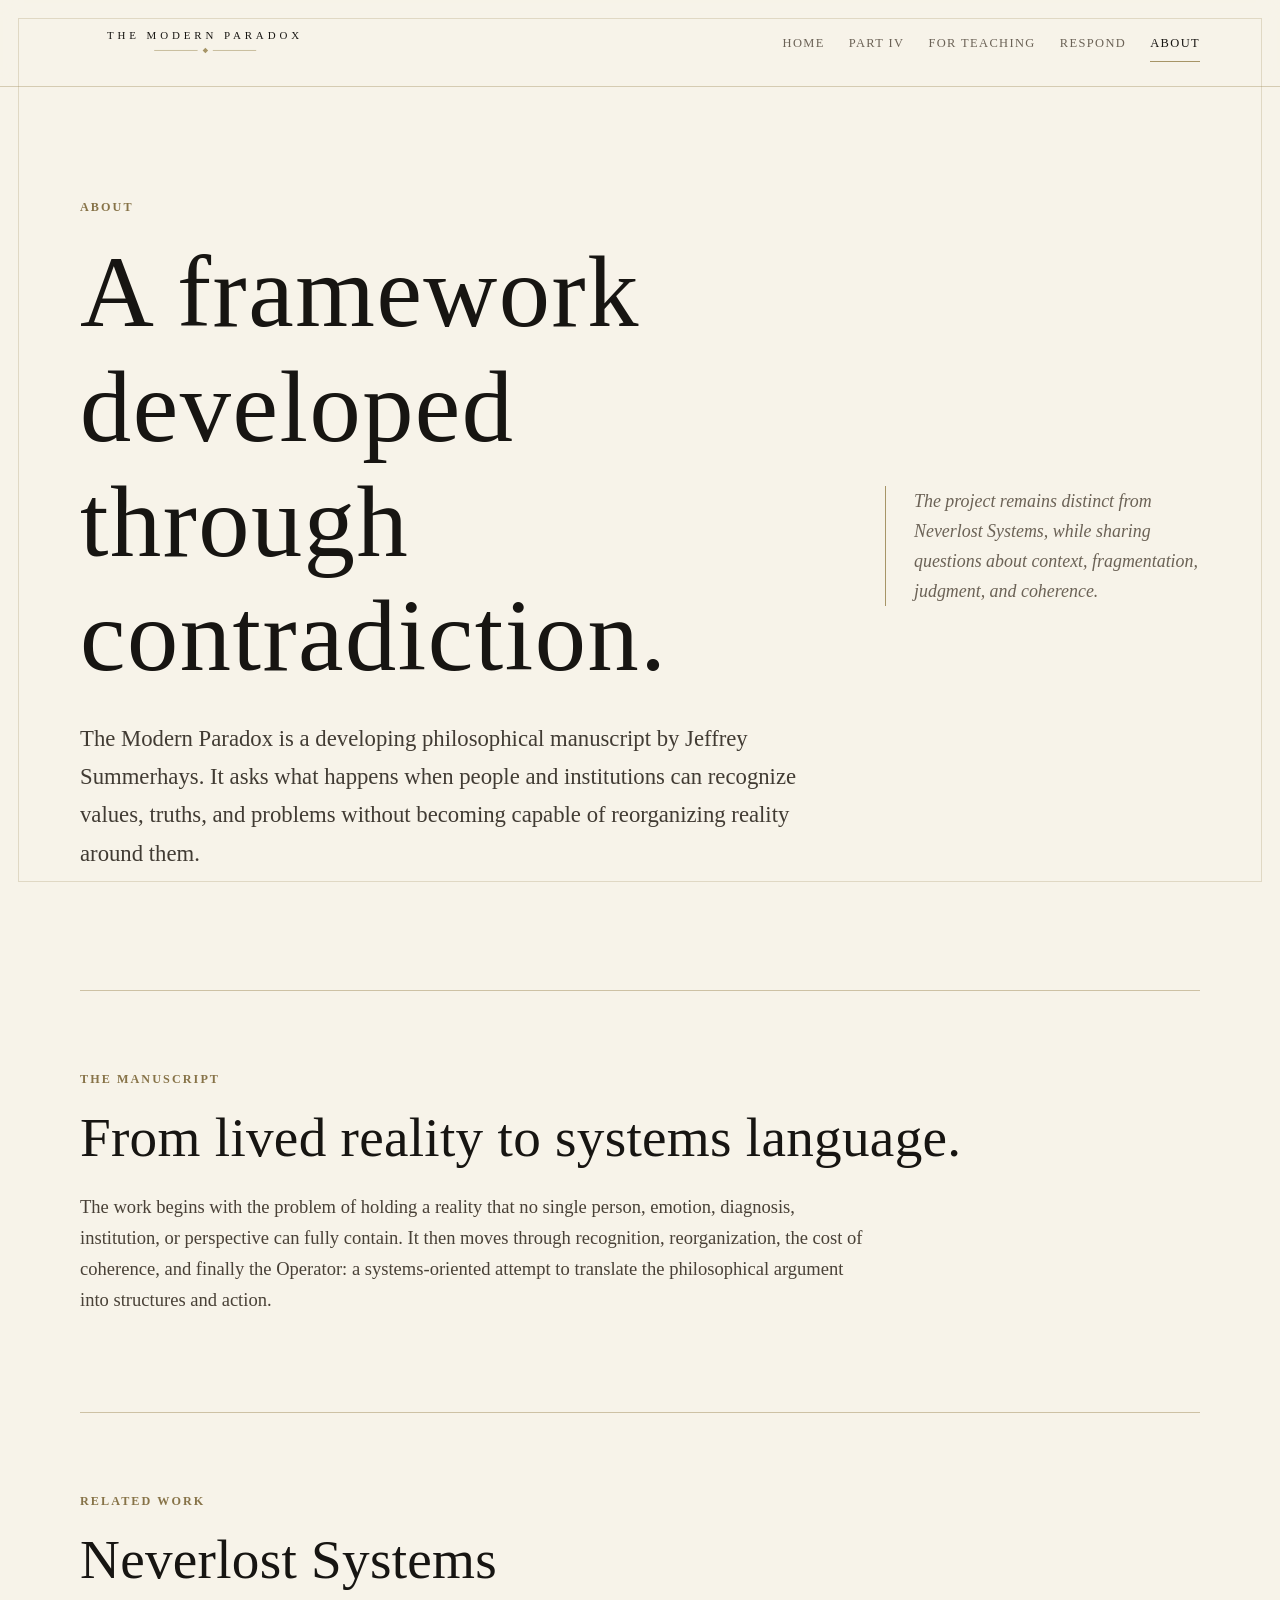
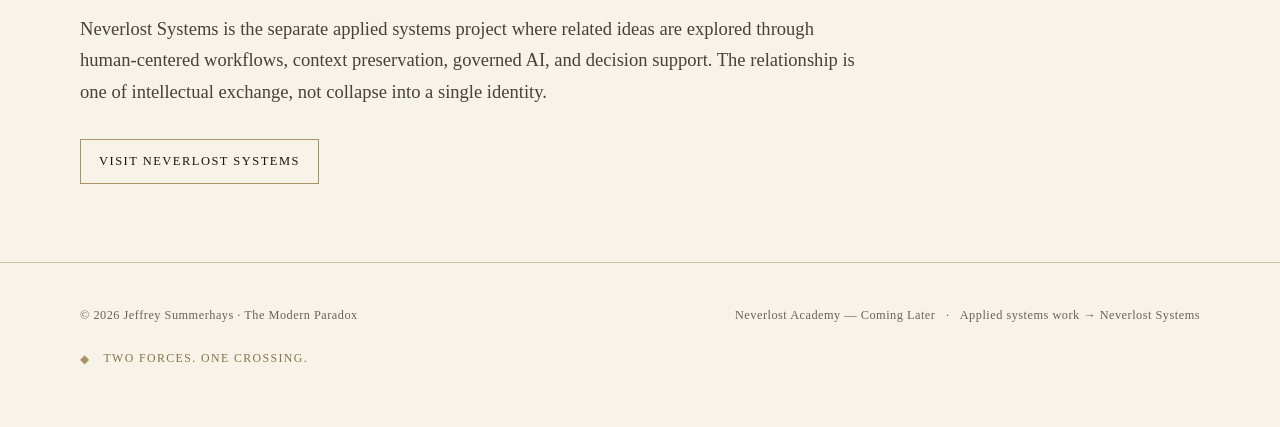
==== about/index.html @ 679a4d3f "Publish The Modern Paradox V1 website" ====
<!doctype html>
<html lang="en">
<head>
  <meta charset="utf-8">
  <meta name="viewport" content="width=device-width,initial-scale=1">
  <title>About · The Modern Paradox</title>
  <meta name="description" content="About The Modern Paradox, a developing philosophical manuscript by Jeffrey Summerhays.">
  <link rel="icon" type="image/svg+xml" href="../favicon.svg">
  <link rel="stylesheet" href="../assets/css/site.css">
</head>
<body>

<header class="site-header">
  <nav class="nav" aria-label="Primary">
    <a class="brand" href="../index.html"><img src="../assets/brand/editorial-lockup-horizontal.svg" alt="The Modern Paradox"></a>
    <button class="menu-button" aria-expanded="false" aria-label="Open navigation">Menu</button>
    <div class="nav-links"><a href="../index.html">Home</a>
<a href="../part-iv/">Part IV</a>
<a href="../for-teaching/">For Teaching</a>
<a href="../respond/">Respond</a>
<a href="../about/" aria-current="page">About</a></div>
  </nav>
</header>

<main>

<section class="hero">
  <div>
    <p class="eyebrow">About</p>
    <h1>A framework developed through contradiction.</h1>
    <p class="lede">The Modern Paradox is a developing philosophical manuscript by Jeffrey Summerhays. It asks what happens when people and institutions can recognize values, truths, and problems without becoming capable of reorganizing reality around them.</p>
  </div>
  <aside class="hero-note">The project remains distinct from Neverlost Systems, while sharing questions about context, fragmentation, judgment, and coherence.</aside>
</section>

<section class="section">
  <p class="eyebrow">The manuscript</p>
  <h2>From lived reality to systems language.</h2>
  <p class="section-intro">The work begins with the problem of holding a reality that no single person, emotion, diagnosis, institution, or perspective can fully contain. It then moves through recognition, reorganization, the cost of coherence, and finally the Operator: a systems-oriented attempt to translate the philosophical argument into structures and action.</p>
</section>

<section class="section">
  <p class="eyebrow">Related work</p>
  <h2>Neverlost Systems</h2>
  <p class="section-intro">Neverlost Systems is the separate applied systems project where related ideas are explored through human-centered workflows, context preservation, governed AI, and decision support. The relationship is one of intellectual exchange, not collapse into a single identity.</p>
  <div class="actions">
    <a class="button soft" href="https://neverlostsystems.com/">Visit Neverlost Systems</a>
  </div>
</section>

</main>

<footer>
  <div class="footer-inner">
    <div>
      <div>© 2026 Jeffrey Summerhays · The Modern Paradox</div>
      <div class="brand-signature"><span class="signature-diamond" aria-hidden="true">◆</span>Two forces. One crossing.</div>
    </div>
    <div>
      <a href="../academy/">Neverlost Academy — Coming Later</a>
      &nbsp; · &nbsp;
      <a href="https://neverlostsystems.com/">Applied systems work → Neverlost Systems</a>
    </div>
  </div>
</footer>
<script src="../assets/js/site.js"></script>

</body>
</html>
---- assets/css/site.css ----
:root{
  --cream:#F7F3E9;
  --paper:#FFFCF4;
  --ink:#171512;
  --muted:#6B6256;
  --gold:#A79567;
  --gold-dark:#877348;
  --line:#D9CEB8;
  --max:1120px;
  --reader:760px;
}
*{box-sizing:border-box}
html{scroll-behavior:smooth}
body{
  margin:0;
  background:var(--cream);
  color:var(--ink);
  font-family:Georgia,"Times New Roman",serif;
  line-height:1.68;
  -webkit-font-smoothing:antialiased;
}
body::before{
  content:"";
  position:fixed;
  inset:18px;
  border:1px solid rgba(167,149,103,.28);
  pointer-events:none;
  z-index:100;
}
a{color:inherit}
.site-header{
  position:sticky;
  top:0;
  z-index:20;
  background:rgba(247,243,233,.96);
  backdrop-filter:blur(10px);
  border-bottom:1px solid rgba(167,149,103,.42);
}
.nav{
  width:min(var(--max),calc(100% - 64px));
  margin:auto;
  display:flex;
  justify-content:space-between;
  align-items:center;
  gap:28px;
  min-height:86px;
}
.brand{
  display:flex;
  align-items:center;
  text-decoration:none;
  flex:0 0 auto;
}
.brand img{
  display:block;
  width:250px;
  max-width:34vw;
  height:auto;
}
.nav-links{
  display:flex;
  gap:24px;
  align-items:center;
  font-family:Georgia,"Times New Roman",serif;
  font-size:.78rem;
  letter-spacing:.11em;
  text-transform:uppercase;
}
.nav-links a{
  text-decoration:none;
  color:var(--muted);
  padding:9px 0 7px;
  border-bottom:1px solid transparent;
}
.nav-links a:hover,.nav-links a[aria-current="page"]{
  color:var(--ink);
  border-bottom-color:var(--gold);
}
.menu-button{
  display:none;
  border:1px solid var(--gold);
  color:var(--ink);
  background:transparent;
  border-radius:0;
  padding:8px 12px;
  font-family:Georgia,"Times New Roman",serif;
  letter-spacing:.08em;
  text-transform:uppercase;
}
main{min-height:70vh}
.hero{
  width:min(var(--max),calc(100% - 64px));
  margin:auto;
  padding:110px 0 94px;
  display:grid;
  grid-template-columns:minmax(0,1.4fr) minmax(260px,.6fr);
  gap:70px;
  align-items:center;
}
.hero-brand{
  display:flex;
  flex-direction:column;
  align-items:center;
  justify-content:center;
  text-align:center;
  min-height:300px;
}
.hero-mark{
  width:min(260px,80%);
  height:auto;
  margin:0 auto 14px;
}
.hero-lockup{
  width:min(430px,100%);
  height:auto;
  margin:0 auto;
}
.eyebrow{
  text-transform:uppercase;
  letter-spacing:.17em;
  font-size:.76rem;
  font-weight:700;
  color:var(--gold-dark);
  margin:0 0 18px;
}
h1,h2,h3{font-weight:400;line-height:1.12;margin-top:0}
h1{
  font-size:clamp(3.2rem,8vw,6.5rem);
  letter-spacing:.015em;
  margin-bottom:26px;
}
h2{
  font-size:clamp(2rem,5vw,3.45rem);
  letter-spacing:.005em;
  margin-bottom:22px;
}
h3{font-size:1.38rem}
.lede{
  font-size:clamp(1.14rem,2.1vw,1.42rem);
  max-width:760px;
  color:#413b33;
}
.hero-note{
  border-left:1px solid var(--gold);
  padding-left:28px;
  color:var(--muted);
  font-size:1.12rem;
  font-style:italic;
}
.gold-rule{
  display:flex;
  align-items:center;
  gap:14px;
  width:min(310px,85%);
  margin:26px auto;
}
.gold-rule::before,.gold-rule::after{
  content:"";
  height:1px;
  flex:1;
  background:var(--gold);
}
.gold-rule span{
  width:9px;
  height:9px;
  background:var(--gold);
  transform:rotate(45deg);
}
.actions{display:flex;gap:12px;flex-wrap:wrap;margin-top:32px}
.button{
  display:inline-flex;
  align-items:center;
  justify-content:center;
  min-height:45px;
  padding:10px 18px 9px;
  border:1px solid var(--gold);
  text-decoration:none;
  font-size:.78rem;
  letter-spacing:.12em;
  text-transform:uppercase;
  border-radius:0;
  transition:background .18s ease,color .18s ease,border-color .18s ease;
}
.button.primary{background:var(--ink);border-color:var(--ink);color:var(--paper)}
.button.primary:hover{background:var(--gold-dark);border-color:var(--gold-dark)}
.button.soft{background:transparent;color:var(--ink)}
.button.soft:hover{background:rgba(167,149,103,.10)}
.section{
  width:min(var(--max),calc(100% - 64px));
  margin:auto;
  padding:78px 0;
  border-top:1px solid rgba(167,149,103,.52);
}
.section.narrow{width:min(var(--reader),calc(100% - 64px))}
.section-intro{max-width:790px;font-size:1.16rem;color:#494137}
.grid{
  display:grid;
  grid-template-columns:repeat(3,minmax(0,1fr));
  gap:0;
  margin-top:38px;
  border-top:1px solid var(--line);
  border-bottom:1px solid var(--line);
}
.card{
  background:transparent;
  border-right:1px solid var(--line);
  padding:30px 28px 32px;
  min-height:100%;
}
.card:last-child{border-right:0}
.card .number{
  font-size:.73rem;
  letter-spacing:.15em;
  color:var(--gold-dark);
  text-transform:uppercase;
  margin-bottom:16px;
}
.card p{color:#4d453b}
.text-link{
  font-size:.78rem;
  font-weight:700;
  letter-spacing:.08em;
  text-transform:uppercase;
  text-decoration:none;
  color:var(--gold-dark);
  border-bottom:1px solid var(--gold);
  padding-bottom:3px;
}
.audio-list{
  display:grid;
  gap:0;
  margin-top:38px;
  border-top:1px solid var(--gold);
}
.audio-card{
  background:transparent;
  border-bottom:1px solid var(--line);
  padding:28px 0;
  display:grid;
  grid-template-columns:1fr minmax(260px,.7fr);
  gap:38px;
  align-items:center;
}
.audio-card h3{margin-bottom:7px}
.audio-meta{
  color:var(--gold-dark);
  font-size:.76rem;
  letter-spacing:.12em;
  text-transform:uppercase;
  margin-bottom:12px;
}
audio{width:100%;height:38px}
.inline-links{display:flex;gap:16px;flex-wrap:wrap;margin-top:12px}
.quote{
  padding:44px 0 34px;
  font-size:clamp(1.6rem,3.3vw,2.45rem);
  line-height:1.36;
  font-style:italic;
  max-width:900px;
  text-align:center;
  margin:auto;
}
.reader{
  width:min(var(--reader),calc(100% - 64px));
  margin:auto;
  padding:78px 0 110px;
}
.reader h1{font-size:clamp(2.8rem,7vw,5.1rem)}
.reader h2{
  font-size:2rem;
  margin-top:76px;
  scroll-margin-top:120px;
}
.reader h2::after{
  content:"";
  display:block;
  width:72px;
  height:1px;
  background:var(--gold);
  margin-top:15px;
}
.reader h3{margin-top:42px}
.reader p{font-size:1.08rem;margin:0 0 1.2em}
.reader .intro{font-size:1.23rem;color:#494137}
.reader hr{
  border:0;
  border-top:1px solid rgba(167,149,103,.48);
  margin:58px 0;
}
.reader-nav{
  position:sticky;
  top:86px;
  background:rgba(239,232,216,.97);
  border-bottom:1px solid var(--line);
  font-size:.74rem;
  letter-spacing:.08em;
  text-transform:uppercase;
  overflow-x:auto;
  white-space:nowrap;
  z-index:10;
}
.reader-nav-inner{
  width:min(var(--max),calc(100% - 64px));
  margin:auto;
  display:flex;
  gap:22px;
  padding:11px 0;
}
.reader-nav a{text-decoration:none;color:var(--muted)}
.reader-nav a:hover{color:var(--gold-dark)}
.prompt-list{display:grid;gap:18px;margin-top:32px}
.prompt{
  border-top:1px solid var(--line);
  padding-top:21px;
}
.meta-box{
  background:rgba(255,252,244,.55);
  border:1px solid var(--gold);
  padding:27px;
  margin:34px 0;
}
footer{
  border-top:1px solid rgba(167,149,103,.52);
  padding:42px 0 58px;
}
.footer-inner{
  width:min(var(--max),calc(100% - 64px));
  margin:auto;
  display:flex;
  justify-content:space-between;
  gap:30px;
  color:var(--muted);
  font-size:.77rem;
  letter-spacing:.04em;
}
.footer-inner a{text-decoration:none}
.small{font-size:.88rem;color:var(--muted)}
.brand-signature{
  display:flex;
  align-items:center;
  gap:13px;
  margin-top:24px;
  color:var(--gold-dark);
  font-size:.74rem;
  letter-spacing:.12em;
  text-transform:uppercase;
}
.brand-signature img{width:48px;height:auto}
.signature-diamond{color:var(--gold);font-size:.75rem;line-height:1}
@media(max-width:820px){
  body::before{inset:8px}
  .nav{width:min(var(--max),calc(100% - 38px));min-height:72px}
  .brand img{width:210px;max-width:62vw}
  .nav-links{display:none}
  .nav-links.open{
    display:flex;
    position:absolute;
    left:18px;right:18px;top:66px;
    flex-direction:column;
    align-items:flex-start;
    background:var(--paper);
    border:1px solid var(--gold);
    padding:20px;
  }
  .menu-button{display:block}
  .hero{
    width:min(var(--max),calc(100% - 38px));
    grid-template-columns:1fr;
    gap:42px;
    padding:74px 0 68px;
  }
  .hero-note{border-left:0;border-top:1px solid var(--gold);padding:22px 0 0}
  .hero-brand{min-height:220px}
  .grid{grid-template-columns:1fr}
  .card{border-right:0;border-bottom:1px solid var(--line)}
  .card:last-child{border-bottom:0}
  .audio-card{grid-template-columns:1fr}
  .section,.section.narrow,.reader{
    width:min(var(--max),calc(100% - 38px));
  }
  .reader-nav-inner{width:calc(100% - 38px)}
  .reader-nav{top:72px}
  .footer-inner{width:calc(100% - 38px);flex-direction:column}
}
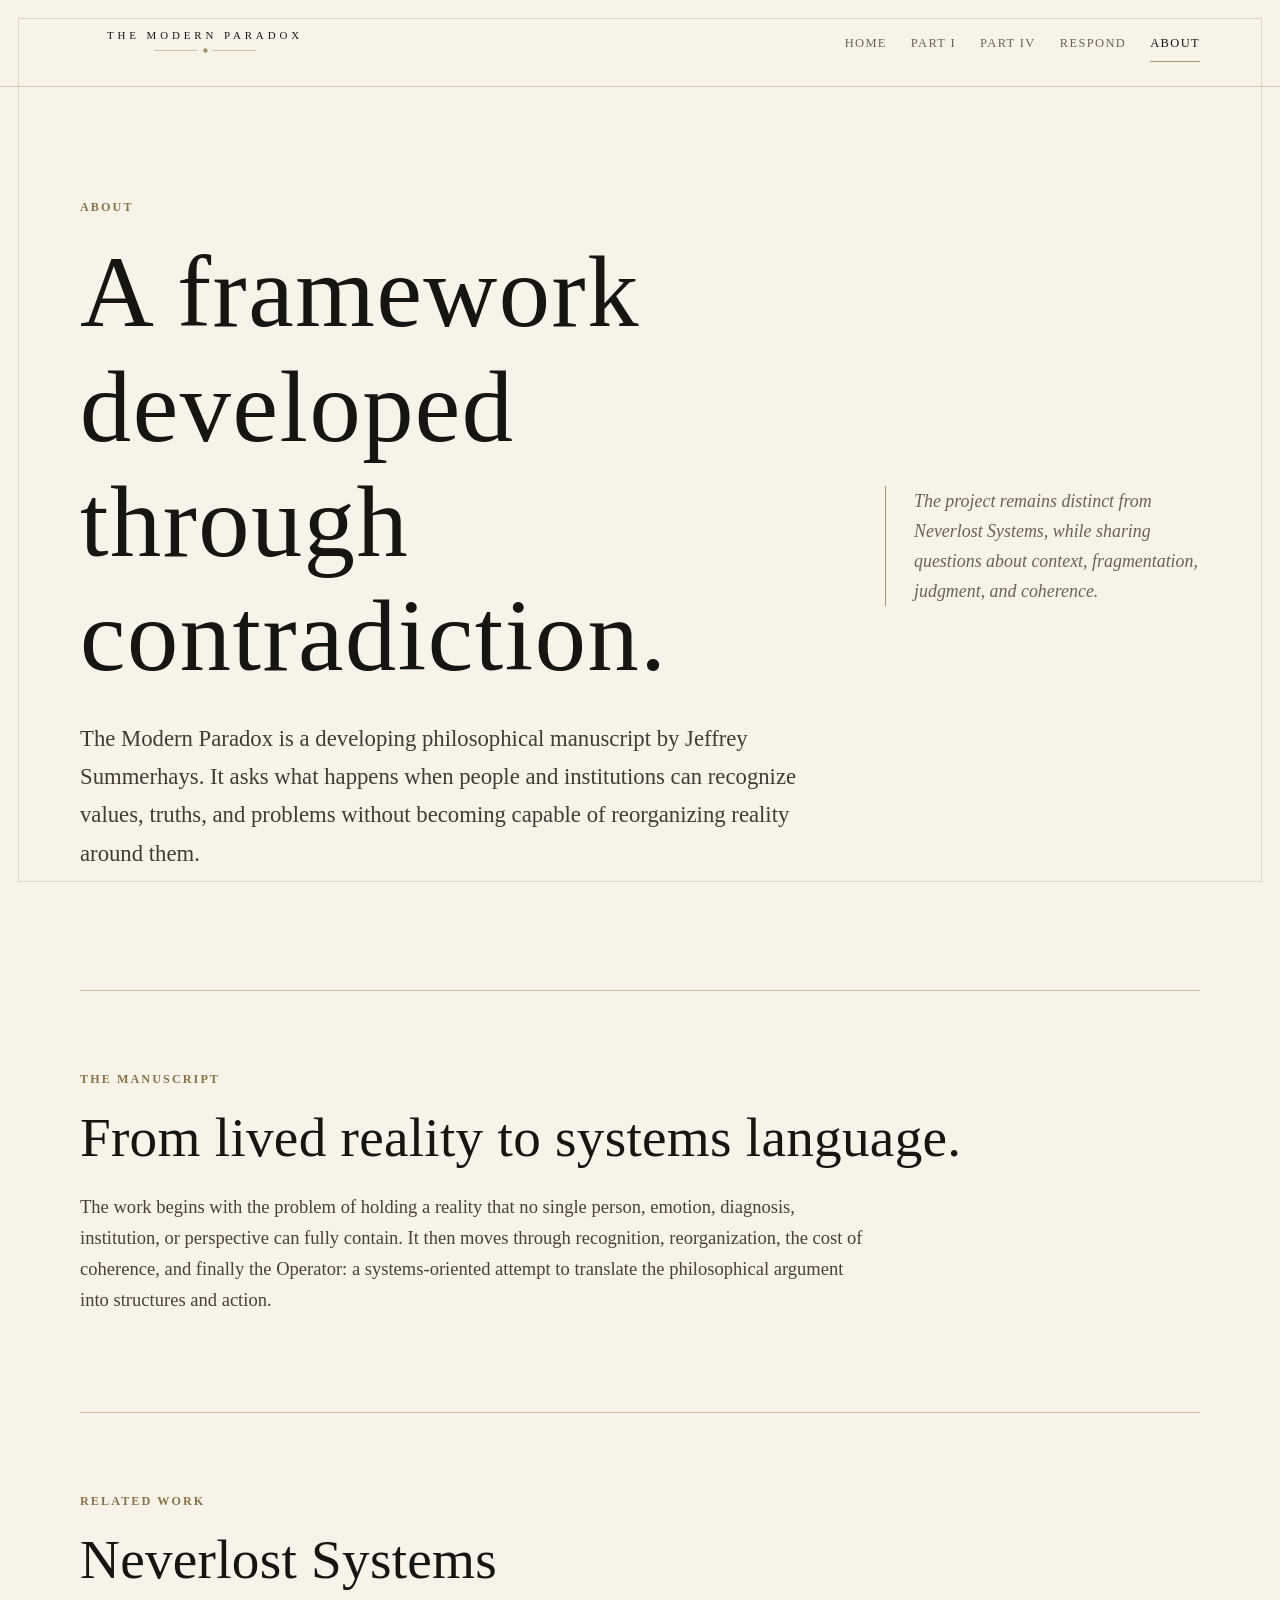
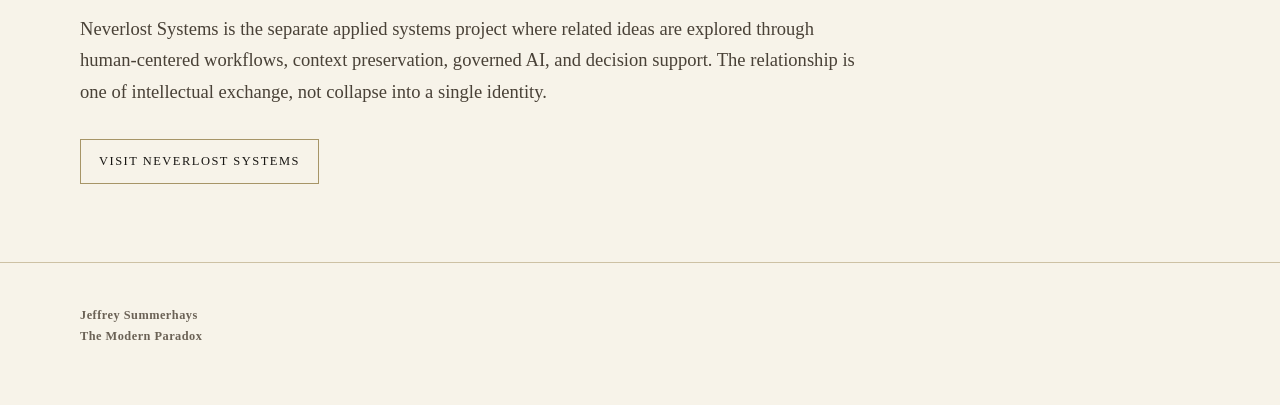
==== commit d7bfd173: "Publish Part I listening and continuous reader experience" ====
--- a/about/index.html
+++ b/about/index.html
@@ -15,8 +15,8 @@
     <a class="brand" href="../index.html"><img src="../assets/brand/editorial-lockup-horizontal.svg" alt="The Modern Paradox"></a>
     <button class="menu-button" aria-expanded="false" aria-label="Open navigation">Menu</button>
     <div class="nav-links"><a href="../index.html">Home</a>
+<a href="../part-i/">Part I</a>
 <a href="../part-iv/">Part IV</a>
-<a href="../for-teaching/">For Teaching</a>
 <a href="../respond/">Respond</a>
 <a href="../about/" aria-current="page">About</a></div>
   </nav>
@@ -52,15 +52,9 @@
 
 <footer>
   <div class="footer-inner">
-    <div>
-      <div>© 2026 Jeffrey Summerhays · The Modern Paradox</div>
-      <div class="brand-signature"><span class="signature-diamond" aria-hidden="true">◆</span>Two forces. One crossing.</div>
-    </div>
-    <div>
-      <a href="../academy/">Neverlost Academy — Coming Later</a>
-      &nbsp; · &nbsp;
-      <a href="https://neverlostsystems.com/">Applied systems work → Neverlost Systems</a>
-    </div>
+    <strong>Jeffrey Summerhays</strong>
+    <br>
+    <strong>The Modern Paradox</strong>
   </div>
 </footer>
 <script src="../assets/js/site.js"></script>
--- a/assets/css/site.css
+++ b/assets/css/site.css
@@ -6,6 +6,8 @@
   --gold:#A79567;
   --gold-dark:#877348;
   --line:#D9CEB8;
+  --neverlost-blue:#1357d4;
+  --neverlost-blue-dark:#0d3e9d;
   --max:1120px;
   --reader:760px;
 }
@@ -115,6 +117,12 @@
   height:auto;
   margin:0 auto;
 }
+.home-editorial-lockup{
+  display:block;
+  width:min(520px,100%);
+  height:auto;
+  margin:0 0 28px;
+}
 .eyebrow{
   text-transform:uppercase;
   letter-spacing:.17em;
@@ -185,6 +193,10 @@
 .button.primary:hover{background:var(--gold-dark);border-color:var(--gold-dark)}
 .button.soft{background:transparent;color:var(--ink)}
 .button.soft:hover{background:rgba(167,149,103,.10)}
+.button.reader-button{background:var(--ink);border-color:var(--ink);color:var(--paper)}
+.button.reader-button:hover{background:#2b2823;border-color:#2b2823;color:var(--paper)}
+.button.neverlost-button{background:var(--neverlost-blue);border-color:var(--neverlost-blue);color:#fff}
+.button.neverlost-button:hover{background:var(--neverlost-blue-dark);border-color:var(--neverlost-blue-dark);color:#fff}
 .section{
   width:min(var(--max),calc(100% - 64px));
   margin:auto;
@@ -290,8 +302,8 @@
 .reader-nav{
   position:sticky;
   top:86px;
-  background:rgba(239,232,216,.97);
-  border-bottom:1px solid var(--line);
+  background:var(--ink);
+  border-bottom:1px solid var(--ink);
   font-size:.74rem;
   letter-spacing:.08em;
   text-transform:uppercase;
@@ -306,8 +318,8 @@
   gap:22px;
   padding:11px 0;
 }
-.reader-nav a{text-decoration:none;color:var(--muted)}
-.reader-nav a:hover{color:var(--gold-dark)}
+.reader-nav a{text-decoration:none;color:rgba(255,252,244,.82)}
+.reader-nav a:hover{color:var(--gold)}
 .prompt-list{display:grid;gap:18px;margin-top:32px}
 .prompt{
   border-top:1px solid var(--line);
@@ -326,27 +338,12 @@
 .footer-inner{
   width:min(var(--max),calc(100% - 64px));
   margin:auto;
-  display:flex;
-  justify-content:space-between;
-  gap:30px;
   color:var(--muted);
   font-size:.77rem;
   letter-spacing:.04em;
-}
-.footer-inner a{text-decoration:none}
+  line-height:1.7;
+}
 .small{font-size:.88rem;color:var(--muted)}
-.brand-signature{
-  display:flex;
-  align-items:center;
-  gap:13px;
-  margin-top:24px;
-  color:var(--gold-dark);
-  font-size:.74rem;
-  letter-spacing:.12em;
-  text-transform:uppercase;
-}
-.brand-signature img{width:48px;height:auto}
-.signature-diamond{color:var(--gold);font-size:.75rem;line-height:1}
 @media(max-width:820px){
   body::before{inset:8px}
   .nav{width:min(var(--max),calc(100% - 38px));min-height:72px}
@@ -369,6 +366,7 @@
     gap:42px;
     padding:74px 0 68px;
   }
+  .home-editorial-lockup{width:min(460px,100%)}
   .hero-note{border-left:0;border-top:1px solid var(--gold);padding:22px 0 0}
   .hero-brand{min-height:220px}
   .grid{grid-template-columns:1fr}
@@ -380,5 +378,5 @@
   }
   .reader-nav-inner{width:calc(100% - 38px)}
   .reader-nav{top:72px}
-  .footer-inner{width:calc(100% - 38px);flex-direction:column}
-}
+  .footer-inner{width:calc(100% - 38px)}
+}
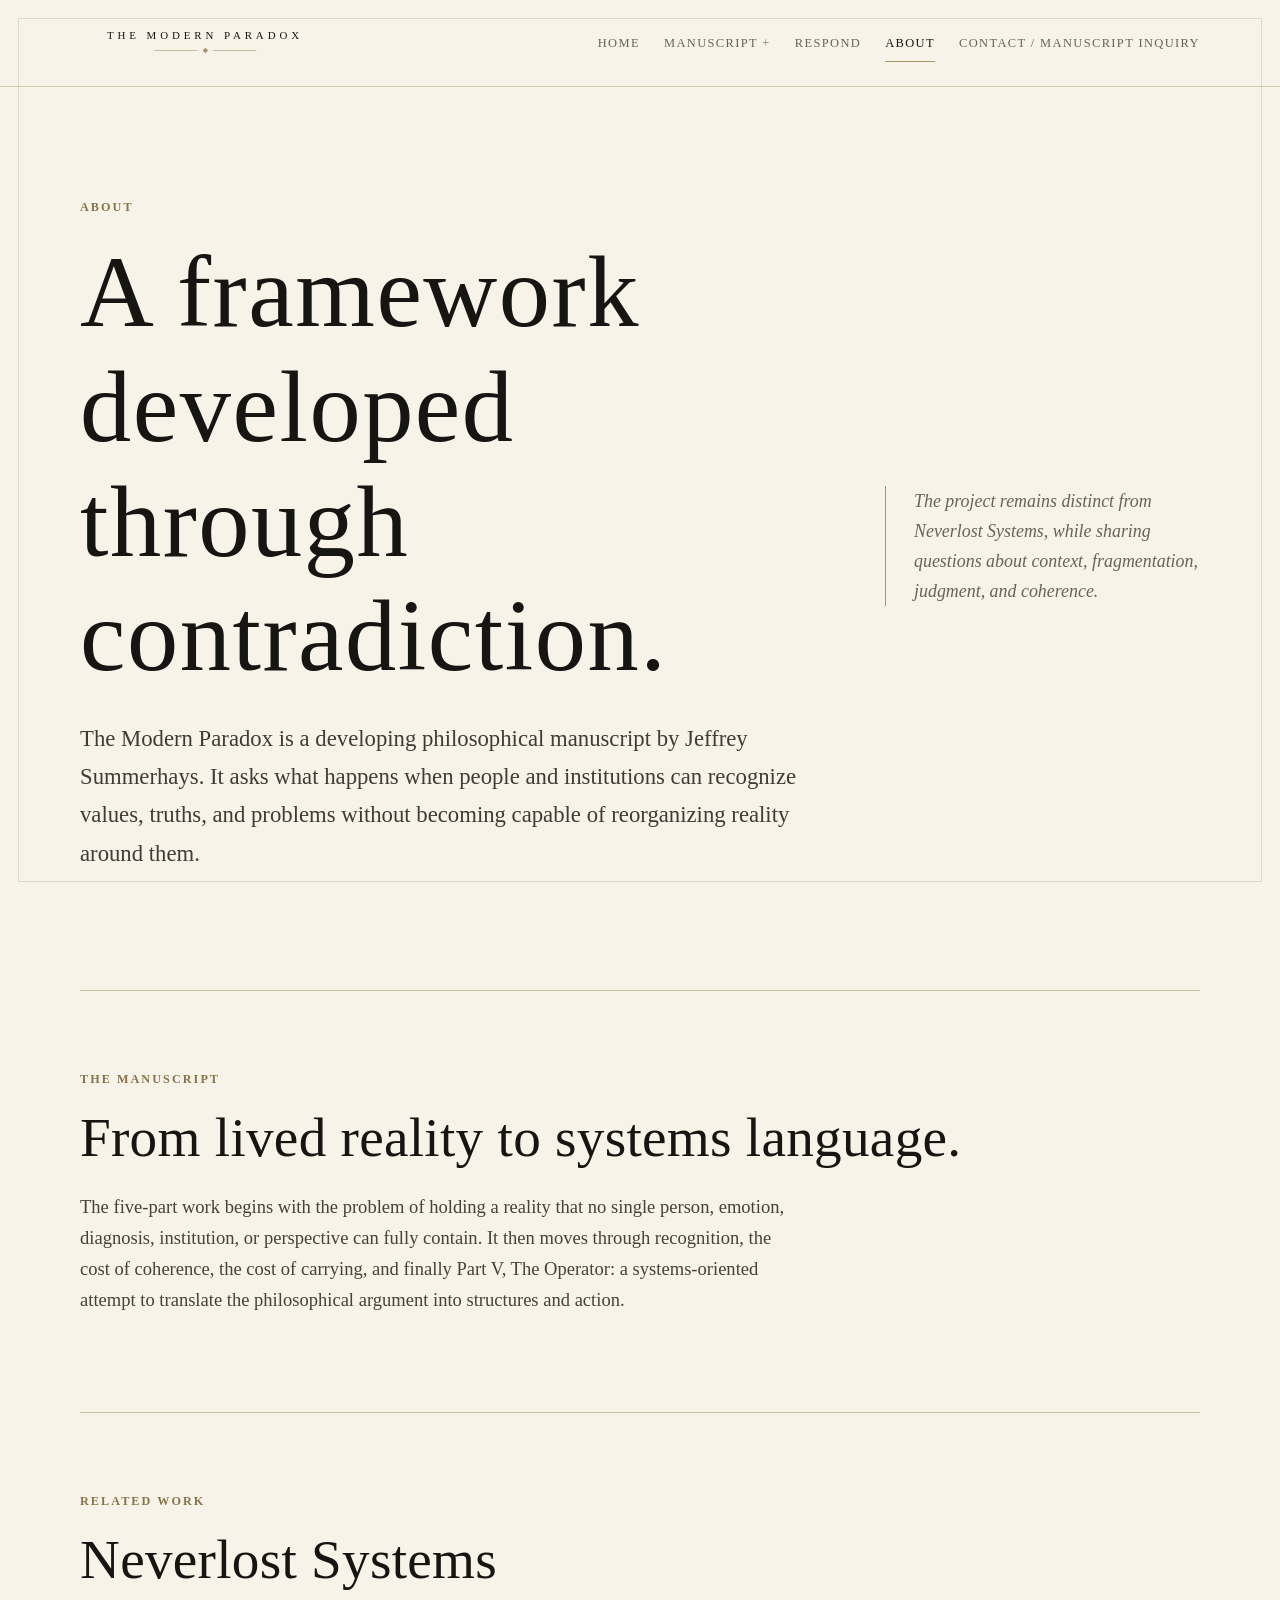
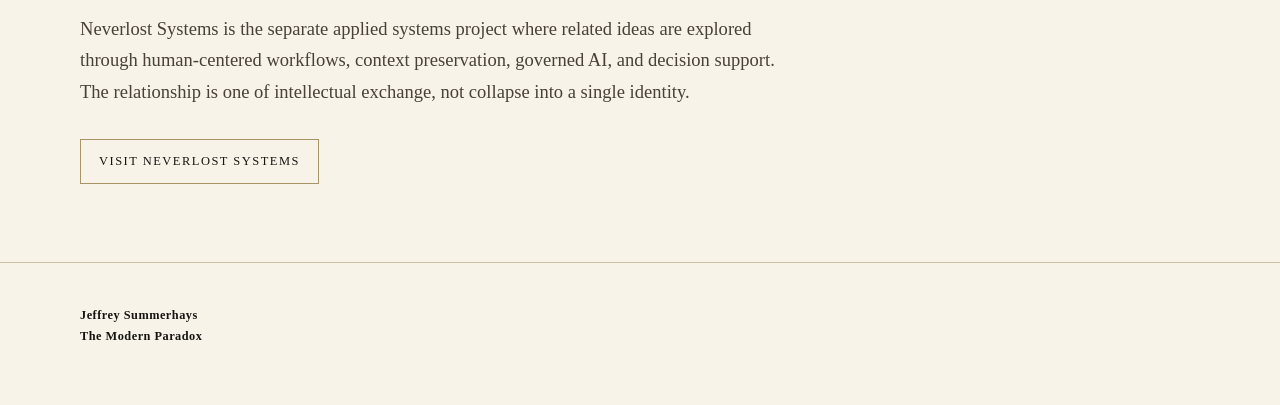
==== commit 00c4ead7: "Present complete five-part manuscript architecture" ====
--- a/about/index.html
+++ b/about/index.html
@@ -15,10 +15,19 @@
     <a class="brand" href="../index.html"><img src="../assets/brand/editorial-lockup-horizontal.svg" alt="The Modern Paradox"></a>
     <button class="menu-button" aria-expanded="false" aria-label="Open navigation">Menu</button>
     <div class="nav-links"><a href="../index.html">Home</a>
-<a href="../part-i/">Part I</a>
-<a href="../part-iv/">Part IV</a>
+<details class="parts-menu">
+  <summary>Manuscript</summary>
+  <div class="parts-menu-panel">
+    <a href="../part-i/">Part I — Reality Must Be Held</a>
+    <a href="../index.html#manuscript">Part II — Recognition Is Not Implementation</a>
+    <a href="../index.html#manuscript">Part III — The Cost of Coherence</a>
+    <a href="../index.html#manuscript">Part IV — The Cost of Carrying</a>
+    <a href="../part-v/">Part V — The Operator</a>
+  </div>
+</details>
 <a href="../respond/">Respond</a>
-<a href="../about/" aria-current="page">About</a></div>
+<a href="../about/" aria-current="page">About</a>
+<a href="mailto:neverlostsells@gmail.com" data-contact-open>Contact / Manuscript Inquiry</a></div>
   </nav>
 </header>
 
@@ -36,7 +45,7 @@
 <section class="section">
   <p class="eyebrow">The manuscript</p>
   <h2>From lived reality to systems language.</h2>
-  <p class="section-intro">The work begins with the problem of holding a reality that no single person, emotion, diagnosis, institution, or perspective can fully contain. It then moves through recognition, reorganization, the cost of coherence, and finally the Operator: a systems-oriented attempt to translate the philosophical argument into structures and action.</p>
+  <p class="section-intro">The five-part work begins with the problem of holding a reality that no single person, emotion, diagnosis, institution, or perspective can fully contain. It then moves through recognition, the cost of coherence, the cost of carrying, and finally Part V, The Operator: a systems-oriented attempt to translate the philosophical argument into structures and action.</p>
 </section>
 
 <section class="section">
@@ -57,7 +66,7 @@
     <strong>The Modern Paradox</strong>
   </div>
 </footer>
-<script src="../assets/js/site.js"></script>
+<script src="../assets/js/site.js?v=20260829b"></script>
 
 </body>
 </html>
--- a/assets/css/site.css
+++ b/assets/css/site.css
@@ -9,7 +9,7 @@
   --neverlost-blue:#1357d4;
   --neverlost-blue-dark:#0d3e9d;
   --max:1120px;
-  --reader:760px;
+  --reader:720px;
 }
 *{box-sizing:border-box}
 html{scroll-behavior:smooth}
@@ -30,6 +30,10 @@
   z-index:100;
 }
 a{color:inherit}
+:where(a,button,audio,input,select,textarea,summary):focus-visible{
+  outline:2px solid var(--gold-dark);
+  outline-offset:4px;
+}
 .site-header{
   position:sticky;
   top:0;
@@ -68,16 +72,60 @@
   letter-spacing:.11em;
   text-transform:uppercase;
 }
-.nav-links a{
+.nav-links > a,
+.parts-menu > summary{
   text-decoration:none;
   color:var(--muted);
   padding:9px 0 7px;
   border-bottom:1px solid transparent;
-}
-.nav-links a:hover,.nav-links a[aria-current="page"]{
+  transition:color .18s ease,border-color .18s ease;
+}
+.nav-links > a:hover,
+.nav-links > a:focus-visible,
+.nav-links > a[aria-current="page"],
+.parts-menu > summary:hover,
+.parts-menu > summary:focus-visible,
+.parts-menu[open] > summary{
   color:var(--ink);
   border-bottom-color:var(--gold);
 }
+.parts-menu{position:relative}
+.parts-menu > summary{
+  cursor:pointer;
+  list-style:none;
+}
+.parts-menu > summary::-webkit-details-marker{display:none}
+.parts-menu > summary::after{
+  content:" +";
+  color:var(--gold-dark);
+}
+.parts-menu[open] > summary::after{content:" −"}
+.parts-menu-panel{
+  position:absolute;
+  top:calc(100% + 13px);
+  right:0;
+  width:min(390px,82vw);
+  padding:9px 18px;
+  background:var(--paper);
+  border:1px solid var(--gold);
+  box-shadow:0 16px 34px rgba(23,21,18,.12);
+  text-transform:none;
+  letter-spacing:.025em;
+  z-index:30;
+}
+.parts-menu-panel a{
+  display:block;
+  padding:11px 0;
+  color:var(--muted);
+  border-bottom:1px solid var(--line);
+  font-size:.88rem;
+  line-height:1.35;
+  text-decoration:none;
+}
+.parts-menu-panel a:last-child{border-bottom:0}
+.parts-menu-panel a:hover,
+.parts-menu-panel a:focus-visible,
+.parts-menu-panel a[aria-current="page"]{color:var(--ink)}
 .menu-button{
   display:none;
   border:1px solid var(--gold);
@@ -145,7 +193,7 @@
 h3{font-size:1.38rem}
 .lede{
   font-size:clamp(1.14rem,2.1vw,1.42rem);
-  max-width:760px;
+  max-width:720px;
   color:#413b33;
 }
 .hero-note{
@@ -189,14 +237,16 @@
   border-radius:0;
   transition:background .18s ease,color .18s ease,border-color .18s ease;
 }
-.button.primary{background:var(--ink);border-color:var(--ink);color:var(--paper)}
-.button.primary:hover{background:var(--gold-dark);border-color:var(--gold-dark)}
+.button.primary,.button.reader-button{background:var(--ink);border-color:var(--ink);color:var(--paper)}
+.button.primary:hover,.button.primary:focus-visible,.button.reader-button:hover,.button.reader-button:focus-visible{
+  background:var(--gold-dark);
+  border-color:var(--gold-dark);
+  color:var(--paper);
+}
 .button.soft{background:transparent;color:var(--ink)}
-.button.soft:hover{background:rgba(167,149,103,.10)}
-.button.reader-button{background:var(--ink);border-color:var(--ink);color:var(--paper)}
-.button.reader-button:hover{background:#2b2823;border-color:#2b2823;color:var(--paper)}
+.button.soft:hover,.button.soft:focus-visible{background:rgba(167,149,103,.10)}
 .button.neverlost-button{background:var(--neverlost-blue);border-color:var(--neverlost-blue);color:#fff}
-.button.neverlost-button:hover{background:var(--neverlost-blue-dark);border-color:var(--neverlost-blue-dark);color:#fff}
+.button.neverlost-button:hover,.button.neverlost-button:focus-visible{background:var(--neverlost-blue-dark);border-color:var(--neverlost-blue-dark);color:#fff}
 .section{
   width:min(var(--max),calc(100% - 64px));
   margin:auto;
@@ -204,7 +254,7 @@
   border-top:1px solid rgba(167,149,103,.52);
 }
 .section.narrow{width:min(var(--reader),calc(100% - 64px))}
-.section-intro{max-width:790px;font-size:1.16rem;color:#494137}
+.section-intro{max-width:720px;font-size:1.16rem;color:#494137}
 .grid{
   display:grid;
   grid-template-columns:repeat(3,minmax(0,1fr));
@@ -228,6 +278,54 @@
   margin-bottom:16px;
 }
 .card p{color:#4d453b}
+.manuscript-section{scroll-margin-top:106px}
+.manuscript-architecture{
+  margin:42px 0 0;
+  padding:0;
+  list-style:none;
+  border-top:1px solid var(--gold);
+}
+.manuscript-part{
+  display:grid;
+  grid-template-columns:82px minmax(0,1fr) auto;
+  gap:26px;
+  align-items:center;
+  padding:30px 0;
+  border-bottom:1px solid var(--line);
+}
+.manuscript-index{
+  color:var(--gold);
+  font-size:2rem;
+  line-height:1;
+  text-align:center;
+}
+.manuscript-copy h3{margin-bottom:9px;font-size:clamp(1.3rem,2.5vw,1.72rem)}
+.manuscript-copy p:last-child{max-width:740px;margin:0;color:#4d453b}
+.manuscript-status{
+  margin:0 0 7px;
+  color:var(--gold-dark);
+  font-size:.7rem;
+  font-weight:700;
+  letter-spacing:.15em;
+  text-transform:uppercase;
+}
+.manuscript-part.is-unpublished{
+  background:linear-gradient(90deg,rgba(167,149,103,.06),transparent 70%);
+}
+.manuscript-part.is-unpublished .manuscript-status{color:var(--muted)}
+.manuscript-action{white-space:nowrap}
+.manuscript-inquiry{
+  display:flex;
+  justify-content:space-between;
+  align-items:center;
+  gap:32px;
+  margin-top:42px;
+  padding:30px;
+  background:rgba(255,252,244,.55);
+  border:1px solid var(--gold);
+}
+.manuscript-inquiry p{max-width:740px;margin:0;color:#494137}
+.manuscript-inquiry .button{flex:0 0 auto}
 .text-link{
   font-size:.78rem;
   font-weight:700;
@@ -238,6 +336,7 @@
   border-bottom:1px solid var(--gold);
   padding-bottom:3px;
 }
+.text-link:hover,.text-link:focus-visible{color:var(--ink)}
 .audio-list{
   display:grid;
   gap:0;
@@ -261,7 +360,94 @@
   text-transform:uppercase;
   margin-bottom:12px;
 }
-audio{width:100%;height:38px}
+audio{width:100%;height:40px}
+.custom-audio-source{display:none}
+.custom-audio-player{
+  display:grid;
+  grid-template-columns:auto minmax(110px,1fr) auto;
+  gap:12px;
+  align-items:center;
+  width:100%;
+  min-width:0;
+  padding:10px 12px;
+  background:rgba(255,252,244,.58);
+  border:1px solid var(--line);
+  color:var(--ink);
+  font-family:Georgia,"Times New Roman",serif;
+}
+.custom-audio-player[hidden]{display:none}
+.audio-toggle{
+  display:inline-grid;
+  place-items:center;
+  width:38px;
+  height:38px;
+  padding:0;
+  color:var(--paper);
+  background:var(--ink);
+  border:1px solid var(--ink);
+  border-radius:50%;
+  cursor:pointer;
+  font:inherit;
+}
+.audio-toggle:hover{background:var(--gold-dark);border-color:var(--gold-dark)}
+.audio-toggle span{display:block;font-size:.78rem;line-height:1;transform:translateX(1px)}
+.audio-timeline{display:grid;grid-template-columns:minmax(70px,1fr) auto;gap:10px;align-items:center;min-width:0}
+.audio-time{
+  color:var(--muted);
+  font-size:.72rem;
+  font-variant-numeric:tabular-nums;
+  letter-spacing:.02em;
+  white-space:nowrap;
+}
+.audio-time span+span{margin-left:3px}
+.audio-volume{display:flex;align-items:center;gap:8px}
+.audio-mute{
+  min-width:45px;
+  padding:5px 0;
+  color:var(--gold-dark);
+  background:transparent;
+  border:0;
+  cursor:pointer;
+  font:inherit;
+  font-size:.7rem;
+  font-weight:700;
+  letter-spacing:.06em;
+  text-transform:uppercase;
+}
+.audio-mute:hover{color:var(--ink)}
+.audio-range{
+  --range-progress:0%;
+  width:100%;
+  height:32px;
+  margin:0;
+  appearance:none;
+  background:transparent;
+  cursor:pointer;
+}
+.audio-range::-webkit-slider-runnable-track{
+  height:2px;
+  background:linear-gradient(to right,var(--gold-dark) 0 var(--range-progress),var(--line) var(--range-progress) 100%);
+}
+.audio-range::-moz-range-track{height:2px;background:var(--line)}
+.audio-range::-moz-range-progress{height:2px;background:var(--gold-dark)}
+.audio-range::-webkit-slider-thumb{
+  width:12px;
+  height:12px;
+  margin-top:-5px;
+  appearance:none;
+  background:var(--paper);
+  border:2px solid var(--gold-dark);
+  border-radius:50%;
+}
+.audio-range::-moz-range-thumb{
+  width:9px;
+  height:9px;
+  background:var(--paper);
+  border:2px solid var(--gold-dark);
+  border-radius:50%;
+}
+.audio-range:disabled{cursor:not-allowed;opacity:.55}
+.audio-volume-range{width:62px}
 .inline-links{display:flex;gap:16px;flex-wrap:wrap;margin-top:12px}
 .quote{
   padding:44px 0 34px;
@@ -281,7 +467,7 @@
 .reader h2{
   font-size:2rem;
   margin-top:76px;
-  scroll-margin-top:120px;
+  scroll-margin-top:240px;
 }
 .reader h2::after{
   content:"";
@@ -310,7 +496,9 @@
   overflow-x:auto;
   white-space:nowrap;
   z-index:10;
-}
+  scrollbar-width:none;
+}
+.reader-nav::-webkit-scrollbar{display:none}
 .reader-nav-inner{
   width:min(var(--max),calc(100% - 64px));
   margin:auto;
@@ -319,7 +507,7 @@
   padding:11px 0;
 }
 .reader-nav a{text-decoration:none;color:rgba(255,252,244,.82)}
-.reader-nav a:hover{color:var(--gold)}
+.reader-nav a:hover,.reader-nav a:focus-visible{color:var(--gold)}
 .prompt-list{display:grid;gap:18px;margin-top:32px}
 .prompt{
   border-top:1px solid var(--line);
@@ -331,6 +519,66 @@
   padding:27px;
   margin:34px 0;
 }
+.contact-dialog{
+  width:min(92vw,640px);
+  max-height:90vh;
+  margin:auto;
+  padding:0;
+  overflow:auto;
+  color:var(--ink);
+  background:var(--paper);
+  border:1px solid var(--gold);
+  border-radius:0;
+  box-shadow:0 24px 80px rgba(23,21,18,.24);
+}
+.contact-dialog::backdrop{
+  background:rgba(23,21,18,.62);
+  backdrop-filter:blur(4px);
+}
+.contact-dialog-inner{position:relative;padding:clamp(1.5rem,4vw,2.4rem)}
+.contact-dialog-close{
+  position:absolute;
+  top:1rem;
+  right:1rem;
+  width:40px;
+  height:40px;
+  padding:0;
+  cursor:pointer;
+  color:var(--muted);
+  background:transparent;
+  border:1px solid var(--line);
+  border-radius:0;
+  font:inherit;
+  font-size:1.25rem;
+}
+.contact-dialog h2{
+  margin-right:3rem;
+  margin-bottom:.75rem;
+  font-size:clamp(1.8rem,5vw,2.7rem);
+}
+.contact-dialog-intro{margin-bottom:1.5rem;color:var(--muted)}
+.contact-form{display:grid;gap:1rem}
+.contact-form-row{
+  display:grid;
+  grid-template-columns:repeat(2,minmax(0,1fr));
+  gap:1rem;
+}
+.contact-form label{display:grid;gap:.4rem;font-size:.88rem;font-weight:700}
+.contact-form input,
+.contact-form select,
+.contact-form textarea{
+  width:100%;
+  min-height:48px;
+  padding:.75rem .85rem;
+  color:var(--ink);
+  background:var(--paper);
+  border:1px solid var(--line);
+  border-radius:0;
+  font:inherit;
+}
+.contact-form textarea{min-height:140px;resize:vertical}
+.contact-form .button{width:max-content;cursor:pointer}
+.contact-form-note{margin:0;color:var(--muted);font-size:.78rem}
 footer{
   border-top:1px solid rgba(167,149,103,.52);
   padding:42px 0 58px;
@@ -343,40 +591,88 @@
   letter-spacing:.04em;
   line-height:1.7;
 }
+.footer-inner strong{color:var(--ink);font-weight:600}
 .small{font-size:.88rem;color:var(--muted)}
-@media(max-width:820px){
-  body::before{inset:8px}
+@media(max-width:1050px){
   .nav{width:min(var(--max),calc(100% - 38px));min-height:72px}
   .brand img{width:210px;max-width:62vw}
   .nav-links{display:none}
   .nav-links.open{
     display:flex;
     position:absolute;
-    left:18px;right:18px;top:66px;
+    left:18px;right:18px;top:calc(100% - 1px);
     flex-direction:column;
     align-items:flex-start;
+    gap:10px;
     background:var(--paper);
     border:1px solid var(--gold);
     padding:20px;
+    box-shadow:0 12px 28px rgba(23,21,18,.10);
+    max-height:calc(100vh - 88px);
+    overflow-y:auto;
   }
+  .nav-links.open > a{width:100%;padding:8px 0}
+  .parts-menu{width:100%}
+  .parts-menu > summary{width:100%;padding:8px 0}
+  .parts-menu-panel{
+    position:static;
+    width:100%;
+    margin:5px 0 4px;
+    padding:2px 0 2px 15px;
+    background:transparent;
+    border:0;
+    border-left:1px solid var(--gold);
+    box-shadow:none;
+  }
+  .parts-menu-panel a{padding:10px 0}
   .menu-button{display:block}
+}
+@media(max-width:820px){
+  body::before{inset:8px}
   .hero{
     width:min(var(--max),calc(100% - 38px));
     grid-template-columns:1fr;
-    gap:42px;
-    padding:74px 0 68px;
+    gap:32px;
+    padding:64px 0 56px;
   }
   .home-editorial-lockup{width:min(460px,100%)}
-  .hero-note{border-left:0;border-top:1px solid var(--gold);padding:22px 0 0}
-  .hero-brand{min-height:220px}
+  .hero-note{border-left:0;border-top:1px solid var(--gold);padding:20px 0 0}
+  .hero-brand{min-height:0}
+  .gold-rule{margin:18px auto}
   .grid{grid-template-columns:1fr}
   .card{border-right:0;border-bottom:1px solid var(--line)}
   .card:last-child{border-bottom:0}
-  .audio-card{grid-template-columns:1fr}
+  .audio-card{grid-template-columns:1fr;gap:18px;padding:26px 0}
+  .manuscript-part{grid-template-columns:54px minmax(0,1fr);gap:20px}
+  .manuscript-action{grid-column:2;justify-self:start}
+  .manuscript-inquiry{align-items:flex-start;flex-direction:column}
   .section,.section.narrow,.reader{
     width:min(var(--max),calc(100% - 38px));
   }
+  .section{padding:60px 0}
+  .reader{padding:64px 0 96px}
+  .reader h2{scroll-margin-top:255px}
   .reader-nav-inner{width:calc(100% - 38px)}
   .reader-nav{top:72px}
+  footer{padding:34px 0 44px}
   .footer-inner{width:calc(100% - 38px)}
 }
+
+@media(max-width:560px){
+  .manuscript-part{grid-template-columns:38px minmax(0,1fr);gap:14px;padding:25px 0}
+  .manuscript-index{font-size:1.45rem}
+  .manuscript-inquiry{padding:23px}
+  .manuscript-inquiry .button{width:100%}
+  .contact-form-row{grid-template-columns:1fr}
+  .contact-form .button{width:100%}
+  .custom-audio-player{gap:9px;padding:9px 10px}
+  .audio-toggle{width:36px;height:36px}
+  .audio-volume-range{display:none}
+  .audio-timeline{gap:7px}
+  .audio-time{font-size:.68rem}
+}
+
+@media(prefers-reduced-motion:reduce){
+  html{scroll-behavior:auto}
+  *,*::before,*::after{transition-duration:.01ms!important;animation-duration:.01ms!important;animation-iteration-count:1!important}
+}
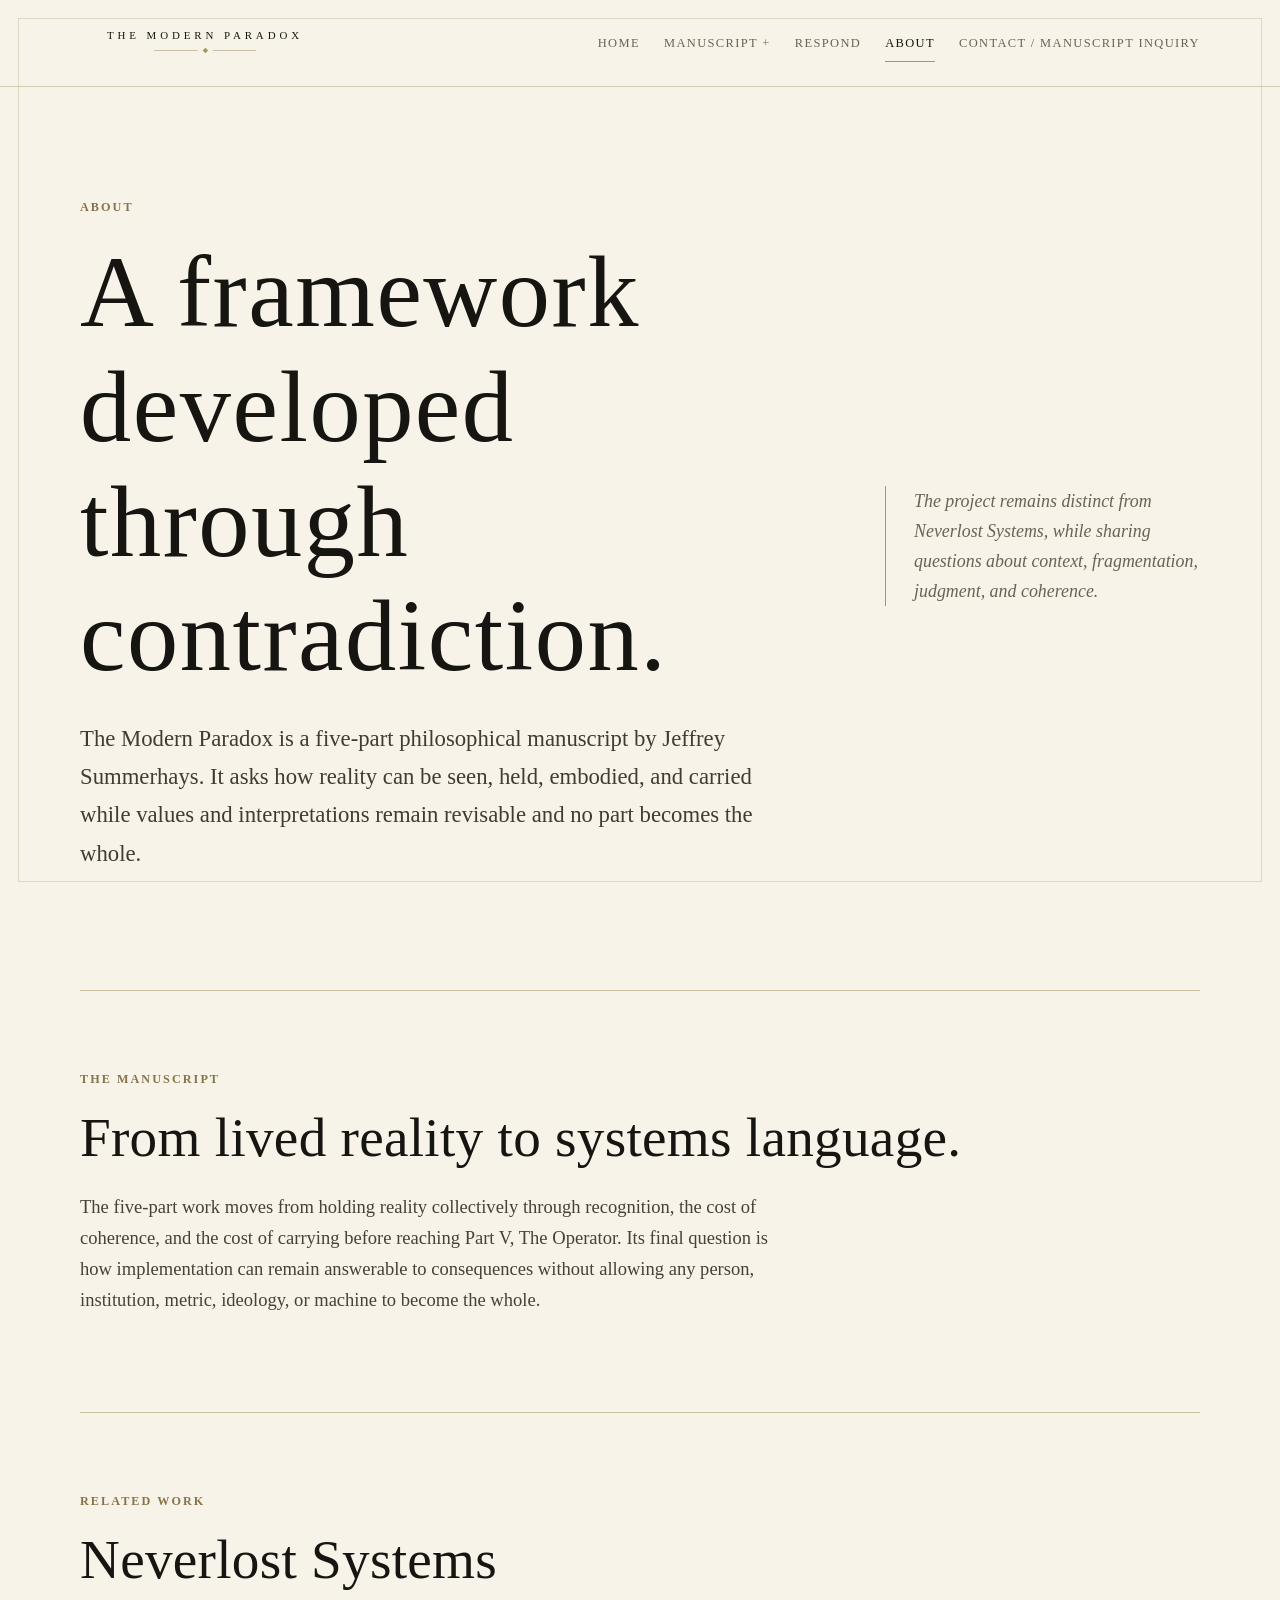
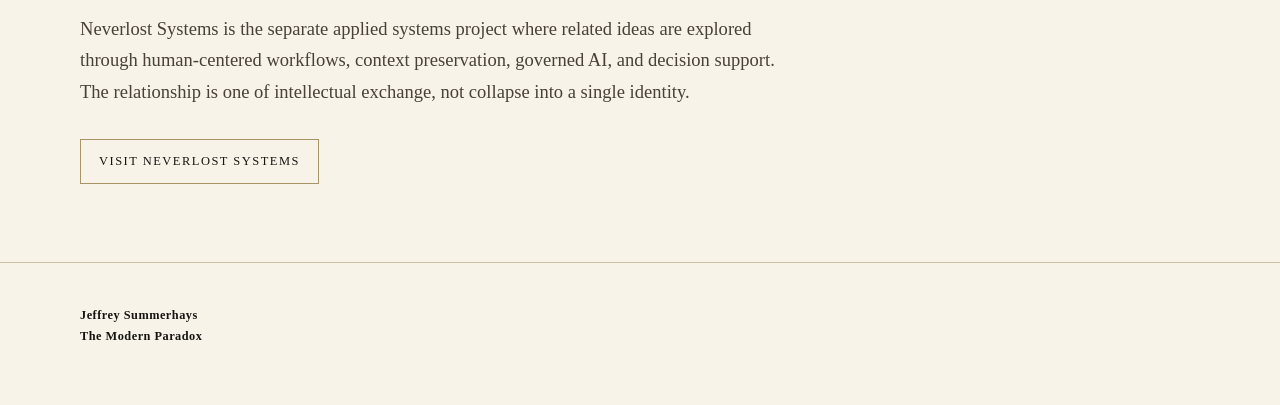
==== commit 22a96ac8: "Align site copy with five-part manuscript" ====
--- a/about/index.html
+++ b/about/index.html
@@ -4,7 +4,7 @@
   <meta charset="utf-8">
   <meta name="viewport" content="width=device-width,initial-scale=1">
   <title>About · The Modern Paradox</title>
-  <meta name="description" content="About The Modern Paradox, a developing philosophical manuscript by Jeffrey Summerhays.">
+  <meta name="description" content="About The Modern Paradox, a five-part philosophical manuscript by Jeffrey Summerhays.">
   <link rel="icon" type="image/svg+xml" href="../favicon.svg">
   <link rel="stylesheet" href="../assets/css/site.css">
 </head>
@@ -37,7 +37,7 @@
   <div>
     <p class="eyebrow">About</p>
     <h1>A framework developed through contradiction.</h1>
-    <p class="lede">The Modern Paradox is a developing philosophical manuscript by Jeffrey Summerhays. It asks what happens when people and institutions can recognize values, truths, and problems without becoming capable of reorganizing reality around them.</p>
+    <p class="lede">The Modern Paradox is a five-part philosophical manuscript by Jeffrey Summerhays. It asks how reality can be seen, held, embodied, and carried while values and interpretations remain revisable and no part becomes the whole.</p>
   </div>
   <aside class="hero-note">The project remains distinct from Neverlost Systems, while sharing questions about context, fragmentation, judgment, and coherence.</aside>
 </section>
@@ -45,7 +45,7 @@
 <section class="section">
   <p class="eyebrow">The manuscript</p>
   <h2>From lived reality to systems language.</h2>
-  <p class="section-intro">The five-part work begins with the problem of holding a reality that no single person, emotion, diagnosis, institution, or perspective can fully contain. It then moves through recognition, the cost of coherence, the cost of carrying, and finally Part V, The Operator: a systems-oriented attempt to translate the philosophical argument into structures and action.</p>
+  <p class="section-intro">The five-part work moves from holding reality collectively through recognition, the cost of coherence, and the cost of carrying before reaching Part V, The Operator. Its final question is how implementation can remain answerable to consequences without allowing any person, institution, metric, ideology, or machine to become the whole.</p>
 </section>
 
 <section class="section">
--- a/assets/css/site.css
+++ b/assets/css/site.css
@@ -519,6 +519,15 @@
   padding:27px;
   margin:34px 0;
 }
+.reader-continuation{margin-top:58px}
+.reader-continuation .eyebrow{font-size:.76rem;margin-bottom:12px}
+.reader-continuation h2{
+  margin:0 0 16px;
+  font-size:clamp(1.8rem,4vw,2.45rem);
+  scroll-margin-top:0;
+}
+.reader-continuation .section-intro{margin-bottom:0}
+.reader-continuation .actions{margin-top:24px}
 .contact-dialog{
   width:min(92vw,640px);
   max-height:90vh;
@@ -663,6 +672,8 @@
   .manuscript-index{font-size:1.45rem}
   .manuscript-inquiry{padding:23px}
   .manuscript-inquiry .button{width:100%}
+  .reader-continuation .actions{display:grid}
+  .reader-continuation .button{width:100%}
   .contact-form-row{grid-template-columns:1fr}
   .contact-form .button{width:100%}
   .custom-audio-player{gap:9px;padding:9px 10px}
